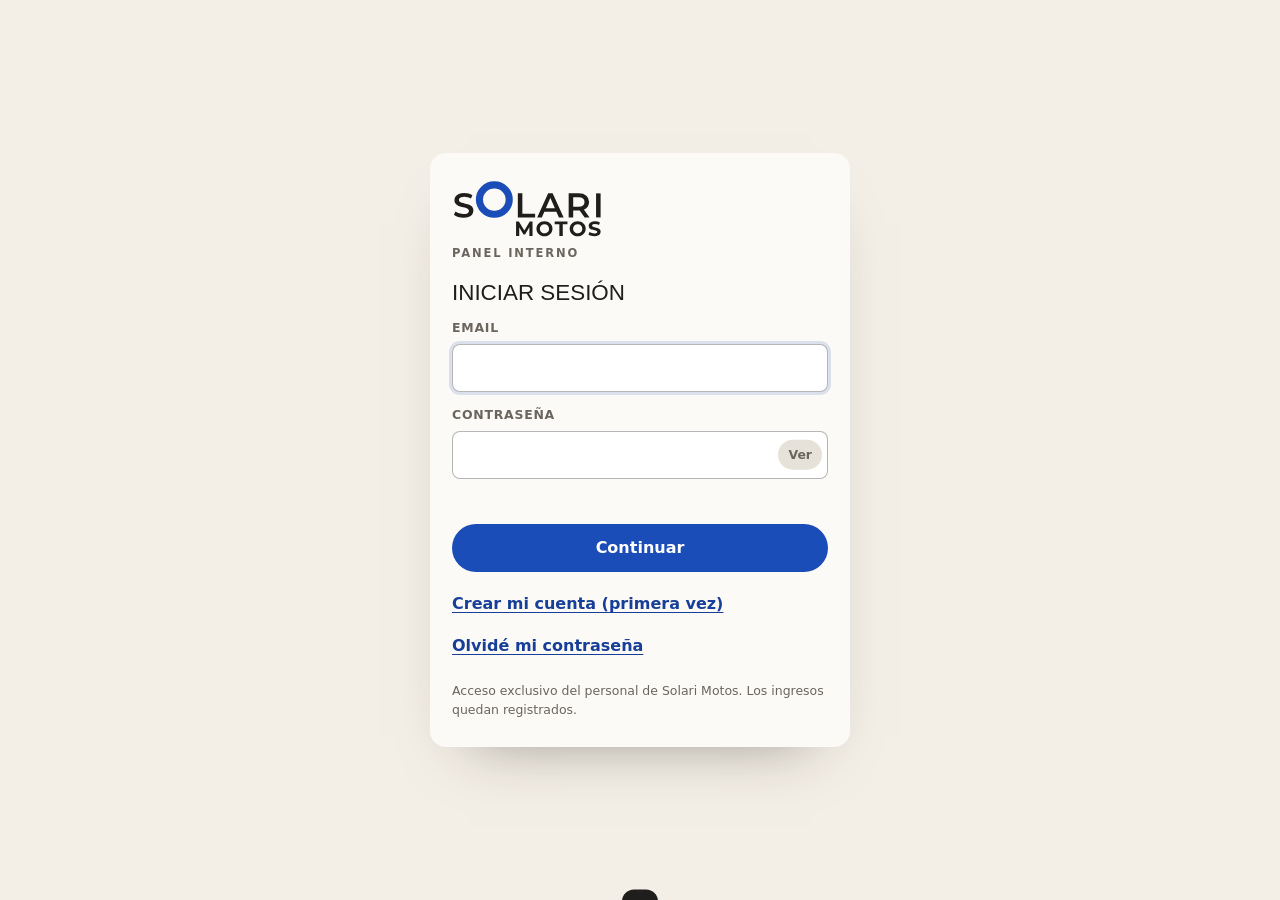
==== admin/index.html @ bd49225b "Panel de administración con login seguro y catálogo en Supabase - Supabase: esquema con RLS forzado," ====
<!doctype html>
<html lang="es-AR">
<head>
  <meta charset="utf-8">
  <meta name="viewport" content="width=device-width, initial-scale=1, viewport-fit=cover">
  <meta name="robots" content="noindex, nofollow, noarchive">
  <meta name="referrer" content="no-referrer">
  <meta http-equiv="Content-Security-Policy" content="default-src 'self'; script-src 'self'; style-src 'self' https://fonts.googleapis.com; font-src https://fonts.gstatic.com; img-src 'self' data: blob: https://fscriiqeyobkvujlgmjw.supabase.co https://www.solarimotos.com.ar; connect-src 'self' https://fscriiqeyobkvujlgmjw.supabase.co wss://fscriiqeyobkvujlgmjw.supabase.co; base-uri 'none'; form-action 'self'; object-src 'none'">
  <title>Panel · Solari Motos</title>
  <link rel="icon" href="favicon.svg" type="image/svg+xml">
  <link rel="preconnect" href="https://fscriiqeyobkvujlgmjw.supabase.co" crossorigin>
  <link href="https://fonts.googleapis.com/css2?family=Dela+Gothic+One&family=Instrument+Sans:wght@400;500;600;700&display=swap" rel="stylesheet">
  <link rel="stylesheet" href="admin.css">
</head>
<body>
  <noscript><p class="noscript">El panel necesita JavaScript activado.</p></noscript>

  <!-- ===== Acceso ===== -->
  <main class="auth" data-view="auth" hidden>
    <div class="auth__card">
      <img class="auth__logo" src="logo.svg" alt="Solari Motos" width="180" height="69">
      <p class="auth__tag">Panel interno</p>

      <!-- Paso 1: email y contraseña -->
      <form class="form" data-step="login" novalidate>
        <h1>Iniciar sesión</h1>
        <label>Email
          <input type="email" name="email" autocomplete="username" required maxlength="120">
        </label>
        <label>Contraseña
          <span class="pass">
            <input type="password" name="password" autocomplete="current-password" required minlength="12" maxlength="128">
            <button type="button" class="pass__toggle" data-toggle-pass aria-label="Mostrar contraseña">Ver</button>
          </span>
        </label>
        <p class="msg" data-msg role="alert"></p>
        <button class="btn btn--primary" type="submit">Continuar</button>
        <div class="auth__links">
          <button type="button" class="link" data-go="signup">Crear mi cuenta (primera vez)</button>
          <button type="button" class="link" data-go="forgot">Olvidé mi contraseña</button>
        </div>
      </form>

      <!-- Alta de cuenta (solo emails autorizados en la base) -->
      <form class="form" data-step="signup" novalidate hidden>
        <h1>Crear cuenta</h1>
        <p class="hint">Solo funciona con un email autorizado por el dueño. Te vamos a enviar un link para confirmarlo.</p>
        <label>Email
          <input type="email" name="email" autocomplete="username" required maxlength="120">
        </label>
        <label>Contraseña nueva
          <span class="pass">
            <input type="password" name="password" autocomplete="new-password" required minlength="12" maxlength="128" data-strength-input>
            <button type="button" class="pass__toggle" data-toggle-pass aria-label="Mostrar contraseña">Ver</button>
          </span>
        </label>
        <div class="strength" data-strength><span></span></div>
        <ul class="rules" data-rules>
          <li data-rule="len">12 caracteres o más</li>
          <li data-rule="upper">Una mayúscula</li>
          <li data-rule="lower">Una minúscula</li>
          <li data-rule="digit">Un número</li>
          <li data-rule="symbol">Un símbolo</li>
        </ul>
        <label>Repetir contraseña
          <input type="password" name="password2" autocomplete="new-password" required maxlength="128">
        </label>
        <p class="msg" data-msg role="alert"></p>
        <button class="btn btn--primary" type="submit">Crear cuenta</button>
        <button type="button" class="link" data-go="login">Volver</button>
      </form>

      <!-- Recuperar contraseña -->
      <form class="form" data-step="forgot" novalidate hidden>
        <h1>Recuperar acceso</h1>
        <p class="hint">Te enviamos un link para crear una contraseña nueva. Abrilo en este mismo navegador.</p>
        <label>Email
          <input type="email" name="email" autocomplete="username" required maxlength="120">
        </label>
        <p class="msg" data-msg role="alert"></p>
        <button class="btn btn--primary" type="submit">Enviar link</button>
        <button type="button" class="link" data-go="login">Volver</button>
      </form>

      <!-- Contraseña nueva (después del link de recuperación) -->
      <form class="form" data-step="newpass" novalidate hidden>
        <h1>Contraseña nueva</h1>
        <label>Contraseña nueva
          <span class="pass">
            <input type="password" name="password" autocomplete="new-password" required minlength="12" maxlength="128" data-strength-input>
            <button type="button" class="pass__toggle" data-toggle-pass aria-label="Mostrar contraseña">Ver</button>
          </span>
        </label>
        <div class="strength" data-strength><span></span></div>
        <label>Repetir contraseña
          <input type="password" name="password2" autocomplete="new-password" required maxlength="128">
        </label>
        <p class="msg" data-msg role="alert"></p>
        <button class="btn btn--primary" type="submit">Guardar contraseña</button>
      </form>

      <!-- Paso 2a: vincular app autenticadora (primera vez) -->
      <form class="form" data-step="enroll" novalidate hidden>
        <h1>Activá el doble factor</h1>
        <p class="hint">Es obligatorio. Escaneá el código con Google Authenticator, Microsoft Authenticator o Authy y escribí el número de 6 dígitos.</p>
        <div class="qr"><img data-qr alt="Código QR para la app autenticadora" width="200" height="200"></div>
        <details class="secret">
          <summary>No puedo escanear el código</summary>
          <p>Cargá esta clave a mano en la app: <code data-secret></code></p>
        </details>
        <label>Código de 6 dígitos
          <input name="code" inputmode="numeric" autocomplete="one-time-code" pattern="[0-9]{6}" maxlength="6" required class="otp">
        </label>
        <p class="msg" data-msg role="alert"></p>
        <button class="btn btn--primary" type="submit">Verificar y activar</button>
        <button type="button" class="link" data-logout>Cancelar y salir</button>
      </form>

      <!-- Paso 2b: código del autenticador -->
      <form class="form" data-step="mfa" novalidate hidden>
        <h1>Verificación</h1>
        <p class="hint">Escribí el código de 6 dígitos de tu app autenticadora.</p>
        <label>Código
          <input name="code" inputmode="numeric" autocomplete="one-time-code" pattern="[0-9]{6}" maxlength="6" required class="otp">
        </label>
        <p class="msg" data-msg role="alert"></p>
        <button class="btn btn--primary" type="submit">Entrar</button>
        <button type="button" class="link" data-logout>Salir</button>
      </form>

      <p class="auth__foot">Acceso exclusivo del personal de Solari Motos. Los ingresos quedan registrados.</p>
    </div>
  </main>

  <!-- ===== Panel ===== -->
  <div class="app" data-view="app" hidden>
    <header class="bar">
      <img class="bar__logo" src="logo.svg" alt="Solari Motos" width="120" height="46">
      <nav class="tabs" aria-label="Secciones">
        <button type="button" data-tab="motos" aria-current="page">Motos</button>
        <button type="button" data-tab="cascos">Cascos</button>
        <button type="button" data-tab="promos">Promociones</button>
        <button type="button" data-tab="sitio">Datos del local</button>
        <button type="button" data-tab="actividad">Actividad</button>
      </nav>
      <div class="bar__end">
        <a class="link" data-site-link target="_blank" rel="noopener">Ver web</a>
        <span class="bar__user" data-user></span>
        <button type="button" class="btn btn--ghost btn--sm" data-logout>Salir</button>
      </div>
    </header>
    <main class="content" data-content aria-live="polite"></main>
  </div>

  <!-- Editor lateral -->
  <div class="drawer" data-drawer hidden>
    <div class="drawer__backdrop" data-close></div>
    <section class="drawer__panel" role="dialog" aria-modal="true" aria-labelledby="drawer-title">
      <header class="drawer__head">
        <h2 id="drawer-title" data-drawer-title></h2>
        <button type="button" class="icon-btn" data-close aria-label="Cerrar">✕</button>
      </header>
      <div class="drawer__body" data-drawer-body></div>
      <footer class="drawer__foot" data-drawer-foot></footer>
    </section>
  </div>

  <div class="toast" data-toast role="status" aria-live="polite"></div>
  <div class="loading" data-loading><span></span></div>

  <script src="vendor/supabase.js" integrity="sha384-TcHRA3zBbn+Lexh5n+Oil4guNPOS3rjNDpGRAN46u/s/mB2IZ50ceC6TYDU2yvgK"></script>
  <script src="config.js"></script>
  <script src="admin.js"></script>
</body>
</html>
---- admin/admin.css ----
/* Panel de administración · Solari Motos (mobile-first) */
:root {
  --white: #fcfaf6; --ivory: #f4efe6; --stone: #e7e2d9; --stone-2: #d8d1c5;
  --graphite: #1f1e1c; --muted: #6a655d; --line: rgba(31,30,28,.14); --line-strong: rgba(31,30,28,.32);
  --accent: #1b4db8; --accent-ink: #173f99; --ok: #2d7f4a; --warn: #b26a00; --danger: #b3261e;
  --f-display: 'Dela Gothic One', 'Arial Black', sans-serif;
  --f-sans: 'Instrument Sans', system-ui, -apple-system, 'Segoe UI', sans-serif;
  --r: 8px; --gutter: 16px;
}
*, *::before, *::after { box-sizing: border-box; }
html { -webkit-text-size-adjust: 100%; }
body { margin: 0; background: var(--ivory); color: var(--graphite); font-family: var(--f-sans); font-size: 16px; line-height: 1.5; -webkit-font-smoothing: antialiased; }
[hidden] { display: none !important; }
img { max-width: 100%; display: block; }
button, input, select, textarea { font: inherit; color: inherit; }
button { cursor: pointer; }
:focus-visible { outline: 2px solid var(--accent); outline-offset: 2px; }
h1, h2, h3 { margin: 0; font-family: var(--f-display); font-weight: 400; text-transform: uppercase; line-height: 1.1; }
.noscript { padding: 20px; text-align: center; }

/* Botones */
.btn { display: inline-flex; align-items: center; justify-content: center; gap: 8px; min-height: 48px; padding: 10px 20px; border-radius: 999px; border: 0; font-weight: 600; transition: background-color .2s, opacity .2s; }
.btn--primary { background: var(--accent); color: #fff; }
.btn--primary:hover { background: var(--accent-ink); }
.btn--dark { background: var(--graphite); color: #fff; }
.btn--ghost { background: transparent; box-shadow: inset 0 0 0 1px var(--line-strong); }
.btn--danger { background: var(--danger); color: #fff; }
.btn--sm { min-height: 38px; padding: 6px 14px; font-size: .9rem; }
.btn:disabled { opacity: .5; cursor: progress; }
.link { background: none; border: 0; padding: 6px 0; color: var(--accent-ink); font-weight: 600; text-decoration: underline; text-underline-offset: 3px; }
.icon-btn { width: 40px; height: 40px; border-radius: 50%; border: 0; background: var(--stone); font-size: 1rem; }

/* Acceso */
.auth { min-height: 100svh; display: grid; place-items: center; padding: 24px var(--gutter); }
.auth__card { width: 100%; max-width: 420px; background: var(--white); border-radius: 16px; padding: 28px 22px; box-shadow: 0 30px 60px -40px rgba(31,30,28,.5); display: grid; gap: 18px; }
.auth__logo { width: 150px; height: auto; }
.auth__tag { margin: -10px 0 0; font-size: .72rem; font-weight: 600; letter-spacing: .16em; text-transform: uppercase; color: var(--muted); }
.auth__links { display: flex; flex-wrap: wrap; justify-content: space-between; gap: 6px; }
.auth__foot { margin: 0; font-size: .78rem; color: var(--muted); }
.form { display: grid; gap: 14px; }
.form h1 { font-size: 1.4rem; }
.form label, .field { display: grid; gap: 6px; font-size: .78rem; font-weight: 600; letter-spacing: .06em; text-transform: uppercase; color: var(--muted); }
.form label > input, .field input, .field select, .field textarea, .pass input {
  width: 100%; min-height: 48px; padding: 10px 14px; border-radius: var(--r);
  border: 1px solid var(--line-strong); background: #fff; color: var(--graphite);
  font-size: 1rem; letter-spacing: normal; text-transform: none; font-weight: 500;
}
.field textarea { min-height: 90px; resize: vertical; }
input:focus, select:focus, textarea:focus { outline: none; border-color: var(--accent); box-shadow: 0 0 0 3px rgba(27,77,184,.15); }
.pass { position: relative; display: block; }
.pass input { padding-right: 64px; }
.pass__toggle { position: absolute; right: 6px; top: 50%; transform: translateY(-50%); border: 0; background: var(--stone); border-radius: 999px; padding: 6px 10px; font-size: .78rem; font-weight: 600; text-transform: none; letter-spacing: 0; }
.otp { font-family: var(--f-display); font-size: 1.6rem !important; letter-spacing: .4em !important; text-align: center; }
.hint { margin: 0; font-size: .92rem; color: var(--muted); }
.msg { margin: 0; min-height: 1.2em; font-size: .9rem; color: var(--danger); }
.msg.is-ok { color: var(--ok); }
.strength { height: 6px; border-radius: 6px; background: var(--stone); overflow: hidden; }
.strength span { display: block; height: 100%; width: 0; background: var(--danger); transition: width .3s, background-color .3s; }
.rules { margin: 0; padding: 0; list-style: none; display: flex; flex-wrap: wrap; gap: 6px; }
.rules li { font-size: .78rem; padding: 3px 9px; border-radius: 999px; background: var(--stone); color: var(--muted); }
.rules li.ok { background: rgba(45,127,74,.14); color: var(--ok); }
.qr { display: grid; place-items: center; padding: 12px; background: #fff; border-radius: var(--r); border: 1px solid var(--line); }
.secret code { word-break: break-all; font-size: .9rem; }

/* App */
.bar { position: sticky; top: 0; z-index: 20; display: grid; grid-template-columns: auto 1fr; gap: 8px 12px; align-items: center; padding: 10px var(--gutter); background: rgba(252,250,246,.95); backdrop-filter: blur(10px); border-bottom: 1px solid var(--line); }
.bar__logo { width: 96px; height: auto; }
.bar__end { justify-self: end; display: flex; align-items: center; gap: 10px; }
.bar__user { display: none; font-size: .82rem; color: var(--muted); }
.tabs { grid-column: 1 / -1; display: flex; gap: 4px; overflow-x: auto; scrollbar-width: none; }
.tabs button { flex: none; min-height: 40px; padding: 8px 14px; border-radius: 999px; border: 0; background: transparent; font-weight: 600; color: var(--muted); }
.tabs button[aria-current="page"] { background: var(--graphite); color: #fff; }
.content { padding: 20px var(--gutter) 100px; max-width: 1200px; margin: 0 auto; display: grid; gap: 16px; }
.head { display: flex; flex-wrap: wrap; align-items: center; justify-content: space-between; gap: 12px; }
.head h1 { font-size: 1.5rem; }
.search { width: 100%; min-height: 44px; padding: 8px 14px; border-radius: 999px; border: 1px solid var(--line-strong); background: #fff; }

.list { display: grid; gap: 10px; }
.item { display: grid; grid-template-columns: 72px 1fr; gap: 12px; align-items: center; padding: 10px; background: var(--white); border-radius: 12px; border: 1px solid var(--line); }
.item__img { width: 72px; height: 56px; border-radius: 6px; object-fit: contain; background: #fff; }
.item__title { font-weight: 700; line-height: 1.2; }
.item__meta { font-size: .85rem; color: var(--muted); }
.item__actions { grid-column: 1 / -1; display: flex; flex-wrap: wrap; gap: 6px; }
.badge { display: inline-block; padding: 2px 8px; border-radius: 999px; font-size: .72rem; font-weight: 700; background: var(--stone); }
.badge--off { background: #fdecea; color: var(--danger); }
.badge--ok { background: rgba(45,127,74,.14); color: var(--ok); }

/* Editor lateral */
.drawer { position: fixed; inset: 0; z-index: 50; }
.drawer__backdrop { position: absolute; inset: 0; background: rgba(31,30,28,.5); }
.drawer__panel { position: absolute; inset: 0; background: var(--white); display: grid; grid-template-rows: auto 1fr auto; }
.drawer__head { display: flex; align-items: center; justify-content: space-between; gap: 12px; padding: 14px var(--gutter); border-bottom: 1px solid var(--line); }
.drawer__head h2 { font-size: 1.15rem; }
.drawer__body { overflow-y: auto; padding: 18px var(--gutter) 30px; display: grid; gap: 16px; align-content: start; }
.drawer__foot { display: flex; flex-wrap: wrap; gap: 8px; justify-content: space-between; padding: 12px var(--gutter) max(12px, env(safe-area-inset-bottom)); border-top: 1px solid var(--line); background: var(--white); }
.grid2 { display: grid; gap: 12px; }
fieldset { margin: 0; padding: 14px; border: 1px solid var(--line); border-radius: 12px; display: grid; gap: 12px; }
legend { padding: 0 6px; font-family: var(--f-display); font-size: .9rem; text-transform: uppercase; }
.check { display: flex !important; align-items: center; gap: 10px; text-transform: none !important; letter-spacing: 0 !important; font-size: .95rem !important; color: var(--graphite) !important; }
.check input { width: 22px; height: 22px; min-height: 0; }

.imgs { display: grid; grid-template-columns: repeat(auto-fill, minmax(140px, 1fr)); gap: 10px; }
.imgc { background: #fff; border: 1px solid var(--line); border-radius: 10px; overflow: hidden; display: grid; }
.imgc img { width: 100%; aspect-ratio: 4 / 3; object-fit: contain; background: #fff; }
.imgc img.cubrir { object-fit: cover; }
.imgc__ctl { display: flex; flex-wrap: wrap; gap: 4px; padding: 6px; }
.imgc__ctl button { flex: 1; min-width: 34px; min-height: 34px; border: 0; border-radius: 6px; background: var(--stone); font-size: .8rem; font-weight: 600; }
.imgc__tag { font-size: .7rem; padding: 0 8px 6px; color: var(--muted); }
.upload { display: grid; place-items: center; min-height: 110px; border: 2px dashed var(--line-strong); border-radius: 10px; text-align: center; padding: 10px; font-weight: 600; color: var(--muted); cursor: pointer; }
.upload input { position: absolute; width: 1px; height: 1px; opacity: 0; }

.ficha-group { border: 1px solid var(--line); border-radius: 10px; padding: 10px; display: grid; gap: 8px; }
.ficha-row { display: grid; grid-template-columns: 1fr 1.4fr auto; gap: 6px; }
.ficha-row input, .ficha-group__name { min-height: 40px !important; padding: 6px 10px !important; font-size: .92rem !important; border-radius: 6px; border: 1px solid var(--line-strong); }
.ficha-row button, .mini { border: 0; border-radius: 6px; background: var(--stone); padding: 0 10px; min-height: 40px; font-weight: 700; }

.log { display: grid; gap: 8px; }
.log__row { padding: 10px 12px; background: var(--white); border: 1px solid var(--line); border-radius: 10px; font-size: .9rem; }
.log__row b { font-weight: 700; }
.log__row small { color: var(--muted); display: block; }

.toast { position: fixed; left: 50%; bottom: 20px; transform: translate(-50%, 140%); z-index: 80; max-width: calc(100% - 32px); padding: 12px 18px; border-radius: 999px; background: var(--graphite); color: #fff; font-weight: 600; transition: transform .35s; }
.toast.is-on { transform: translate(-50%, 0); }
.toast.is-error { background: var(--danger); }
.loading { position: fixed; left: 0; right: 0; top: 0; height: 3px; z-index: 90; opacity: 0; transition: opacity .2s; overflow: hidden; }
.loading.is-on { opacity: 1; }
.loading span { display: block; width: 40%; height: 100%; background: var(--accent); animation: load 1s linear infinite; }
@keyframes load { from { transform: translateX(-100%); } to { transform: translateX(260%); } }

@media (min-width: 760px) {
  :root { --gutter: 28px; }
  .bar { grid-template-columns: auto 1fr auto; }
  .tabs { grid-column: auto; justify-content: center; }
  .bar__user { display: inline; }
  .item { grid-template-columns: 96px 1fr auto; }
  .item__img { width: 96px; height: 72px; }
  .item__actions { grid-column: auto; }
  .drawer__panel { left: auto; width: min(760px, 100%); box-shadow: -30px 0 60px -30px rgba(0,0,0,.4); }
  .grid2 { grid-template-columns: 1fr 1fr; }
}
@media (prefers-reduced-motion: reduce) { * { transition: none !important; animation: none !important; } }
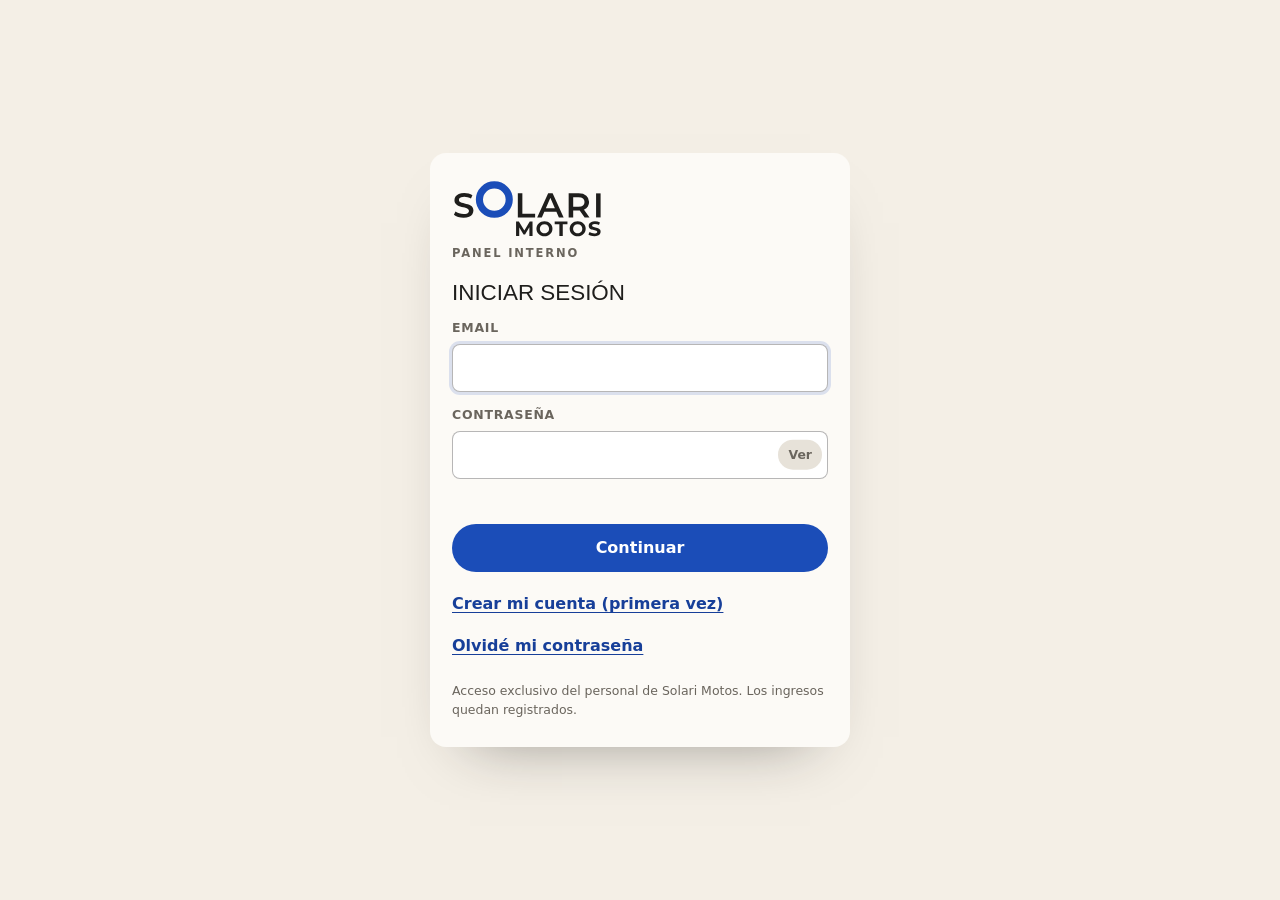
==== commit 5ae669f1: "Panel: clientes, planes de cuotas, pagos y recordatorios por WhatsApp - Tablas clientes, planes, cuo" ====
--- a/admin/index.html
+++ b/admin/index.html
@@ -5,7 +5,7 @@
   <meta name="viewport" content="width=device-width, initial-scale=1, viewport-fit=cover">
   <meta name="robots" content="noindex, nofollow, noarchive">
   <meta name="referrer" content="no-referrer">
-  <meta http-equiv="Content-Security-Policy" content="default-src 'self'; script-src 'self'; style-src 'self' https://fonts.googleapis.com; font-src https://fonts.gstatic.com; img-src 'self' data: blob: https://fscriiqeyobkvujlgmjw.supabase.co https://www.solarimotos.com.ar; connect-src 'self' https://fscriiqeyobkvujlgmjw.supabase.co wss://fscriiqeyobkvujlgmjw.supabase.co; base-uri 'none'; form-action 'self'; object-src 'none'">
+  <meta http-equiv="Content-Security-Policy" content="default-src 'self'; script-src 'self'; style-src 'self' https://fonts.googleapis.com; font-src https://fonts.gstatic.com; img-src 'self' data: blob: https://fscriiqeyobkvujlgmjw.supabase.co https://ramiroperichon.github.io https://www.solarimotos.com.ar; connect-src 'self' https://fscriiqeyobkvujlgmjw.supabase.co wss://fscriiqeyobkvujlgmjw.supabase.co; base-uri 'none'; form-action 'self'; object-src 'none'">
   <title>Panel · Solari Motos</title>
   <link rel="icon" href="favicon.svg" type="image/svg+xml">
   <link rel="preconnect" href="https://fscriiqeyobkvujlgmjw.supabase.co" crossorigin>
@@ -137,7 +137,8 @@
     <header class="bar">
       <img class="bar__logo" src="logo.svg" alt="Solari Motos" width="120" height="46">
       <nav class="tabs" aria-label="Secciones">
-        <button type="button" data-tab="motos" aria-current="page">Motos</button>
+        <button type="button" data-tab="clientes" aria-current="page">Clientes</button>
+        <button type="button" data-tab="motos">Motos</button>
         <button type="button" data-tab="cascos">Cascos</button>
         <button type="button" data-tab="promos">Promociones</button>
         <button type="button" data-tab="sitio">Datos del local</button>
@@ -155,7 +156,7 @@
   <!-- Editor lateral -->
   <div class="drawer" data-drawer hidden>
     <div class="drawer__backdrop" data-close></div>
-    <section class="drawer__panel" role="dialog" aria-modal="true" aria-labelledby="drawer-title">
+    <section class="drawer__panel" tabindex="-1" role="dialog" aria-modal="true" aria-labelledby="drawer-title">
       <header class="drawer__head">
         <h2 id="drawer-title" data-drawer-title></h2>
         <button type="button" class="icon-btn" data-close aria-label="Cerrar">✕</button>
@@ -170,6 +171,7 @@
 
   <script src="vendor/supabase.js" integrity="sha384-TcHRA3zBbn+Lexh5n+Oil4guNPOS3rjNDpGRAN46u/s/mB2IZ50ceC6TYDU2yvgK"></script>
   <script src="config.js"></script>
+  <script src="clientes.js"></script>
   <script src="admin.js"></script>
 </body>
 </html>
--- a/admin/admin.css
+++ b/admin/admin.css
@@ -9,6 +9,7 @@
 }
 *, *::before, *::after { box-sizing: border-box; }
 html { -webkit-text-size-adjust: 100%; }
+html:not(.ok-frame) body { visibility: hidden; }
 body { margin: 0; background: var(--ivory); color: var(--graphite); font-family: var(--f-sans); font-size: 16px; line-height: 1.5; -webkit-font-smoothing: antialiased; }
 [hidden] { display: none !important; }
 img { max-width: 100%; display: block; }
@@ -119,7 +120,7 @@
 .log__row b { font-weight: 700; }
 .log__row small { color: var(--muted); display: block; }
 
-.toast { position: fixed; left: 50%; bottom: 20px; transform: translate(-50%, 140%); z-index: 80; max-width: calc(100% - 32px); padding: 12px 18px; border-radius: 999px; background: var(--graphite); color: #fff; font-weight: 600; transition: transform .35s; }
+.toast { position: fixed; left: 50%; top: max(12px, env(safe-area-inset-top)); transform: translate(-50%, -180%); z-index: 80; max-width: calc(100% - 32px); padding: 12px 18px; border-radius: 999px; background: var(--graphite); color: #fff; font-weight: 600; transition: transform .35s; }
 .toast.is-on { transform: translate(-50%, 0); }
 .toast.is-error { background: var(--danger); }
 .loading { position: fixed; left: 0; right: 0; top: 0; height: 3px; z-index: 90; opacity: 0; transition: opacity .2s; overflow: hidden; }
@@ -139,3 +140,99 @@
   .grid2 { grid-template-columns: 1fr 1fr; }
 }
 @media (prefers-reduced-motion: reduce) { * { transition: none !important; animation: none !important; } }
+
+/* ===== Clientes y cuotas ===== */
+:root { --wa: #1f7a4d; --wa-ink: #17603c; }
+.drawer__panel:focus { outline: none; }
+.btn--wa { background: var(--wa); color: #fff; }
+.btn--wa:hover { background: var(--wa-ink); }
+.btn:disabled { opacity: .45; cursor: not-allowed; }
+.badge--warn { background: #fff1d6; color: var(--warn); }
+.txt-danger { color: var(--danger); }
+.link--sm { font-size: .8rem; text-transform: none; letter-spacing: 0; justify-self: start; }
+.head__btns { display: flex; flex-wrap: wrap; gap: 6px; }
+.tabs button { position: relative; }
+.tab-alerta { display: inline-grid; place-items: center; min-width: 20px; height: 20px; margin-left: 6px; padding: 0 6px; border-radius: 999px; background: var(--danger); color: #fff; font-size: .72rem; font-weight: 700; vertical-align: 1px; }
+
+.kpis { display: grid; grid-template-columns: 1fr 1fr; gap: 8px; }
+.kpi { display: grid; gap: 2px; text-align: left; padding: 12px 14px; border-radius: 12px; border: 1px solid var(--line); background: var(--white); }
+.kpi span { font-size: .72rem; font-weight: 600; letter-spacing: .06em; text-transform: uppercase; color: var(--muted); }
+.kpi b { font-family: var(--f-display); font-weight: 400; font-size: 1.35rem; line-height: 1.2; overflow-wrap: anywhere; }
+.kpi small { font-size: .8rem; color: var(--muted); }
+button.kpi { cursor: pointer; }
+.kpi--danger { border-color: rgba(179,38,30,.35); }
+.kpi--danger b { color: var(--danger); }
+.kpi--warn { border-color: rgba(178,106,0,.35); }
+.kpi--warn b { color: var(--warn); }
+
+.filtros { display: grid; gap: 10px; }
+.chips { display: flex; gap: 6px; overflow-x: auto; scrollbar-width: none; padding-bottom: 2px; }
+.chip { flex: none; min-height: 38px; padding: 6px 12px; border-radius: 999px; border: 1px solid var(--line-strong); background: var(--white); font-size: .86rem; font-weight: 600; }
+.chip span { color: var(--muted); font-weight: 500; }
+.chip.is-on { background: var(--graphite); border-color: var(--graphite); color: #fff; }
+.chip.is-on span { color: rgba(255,255,255,.7); }
+.filtros__row { display: flex; flex-wrap: wrap; gap: 8px; align-items: center; }
+.filtros__row select { min-height: 42px; padding: 6px 12px; border-radius: 999px; border: 1px solid var(--line-strong); background: #fff; flex: 1 1 160px; }
+.check--sm { font-size: .88rem !important; }
+.check--sm input { width: 20px; height: 20px; }
+.selbar { padding: 0 4px; }
+
+.item--cli { grid-template-columns: 28px 1fr; align-items: start; }
+.item--cli.is-vencida { border-color: rgba(179,38,30,.35); box-shadow: inset 3px 0 0 var(--danger); }
+.item__sel { padding-top: 2px; }
+.item__sel input { width: 22px; height: 22px; }
+.item__body { display: grid; gap: 4px; min-width: 0; }
+.item__title .badge { margin-left: 4px; vertical-align: 2px; }
+.avance, .cola__barra { height: 6px; border-radius: 6px; background: var(--stone); overflow: hidden; }
+.avance span, .cola__barra span { display: block; height: 100%; width: 0; background: var(--ok); border-radius: 6px; }
+.cola__barra span { background: var(--wa); }
+.avisado { color: var(--wa-ink); font-weight: 600; }
+.vacio { padding: 24px 18px; border: 2px dashed var(--line-strong); border-radius: 12px; text-align: center; display: grid; gap: 6px; }
+
+.bulk { position: fixed; left: 50%; bottom: max(14px, env(safe-area-inset-bottom)); transform: translateX(-50%); z-index: 40; width: min(560px, calc(100% - 24px));
+  display: flex; flex-wrap: wrap; align-items: center; justify-content: space-between; gap: 6px 12px; padding: 10px 12px 10px 18px; border-radius: 18px; background: var(--graphite); color: #fff; box-shadow: 0 20px 40px -20px rgba(0,0,0,.6); }
+.bulk .link { color: #fff; font-size: .85rem; }
+.bulk [data-bulk-n] { font-weight: 700; }
+body.con-bulk .content { padding-bottom: 150px; }
+
+/* Ficha */
+.cli-top { display: grid; gap: 8px; padding-bottom: 14px; border-bottom: 1px solid var(--line); }
+.cli-top .badge { margin: 0 4px 4px 0; }
+.cli-top__btns { display: flex; flex-wrap: wrap; gap: 6px; }
+.nota { margin: 0; padding: 8px 12px; border-radius: 8px; background: var(--ivory); font-size: .9rem; }
+.aviso-ok { display: flex; flex-wrap: wrap; align-items: center; gap: 8px; padding: 10px 12px; border-radius: 10px; background: rgba(45,127,74,.12); color: var(--ok); font-weight: 600; }
+.drawer__body h3 { font-size: 1rem; }
+.plan { display: grid; gap: 8px; padding: 14px; border: 1px solid var(--line); border-radius: 12px; background: #fff; }
+.plan__btns { display: flex; flex-wrap: wrap; gap: 6px; }
+.cuotas { display: grid; gap: 6px; }
+.cuota { display: grid; grid-template-columns: 34px 1fr auto; gap: 4px 10px; align-items: center; padding: 8px 10px; border-radius: 10px; border: 1px solid var(--line); background: var(--white); }
+.cuota.is-pagada { background: #fbfaf7; opacity: .85; }
+.cuota.is-vencida { border-color: rgba(179,38,30,.4); background: #fdf3f2; }
+.cuota.is-por_vencer { border-color: rgba(178,106,0,.4); background: #fff9ee; }
+.cuota__n { display: grid; place-items: center; width: 30px; height: 30px; border-radius: 50%; background: var(--stone); font-weight: 700; font-size: .85rem; }
+.cuota__info { font-size: .92rem; line-height: 1.3; min-width: 0; }
+.cuota__info small { display: block; color: var(--muted); font-size: .78rem; }
+.cuota__btns { grid-column: 1 / -1; display: flex; flex-wrap: wrap; gap: 6px; }
+.mini { min-height: 34px !important; font-size: .82rem; }
+.mini--ok { background: var(--accent) !important; color: #fff; }
+.cuota-form { display: grid; gap: 10px; padding: 12px; border-radius: 10px; background: var(--ivory); border: 1px solid var(--line-strong); }
+.cuota-form__btns { display: flex; justify-content: flex-end; align-items: center; gap: 12px; }
+.grid3 { display: grid; gap: 10px; }
+.preview { margin: 0; padding: 10px 12px; border-radius: 10px; background: var(--ivory); font-size: .92rem; }
+.cola { display: grid; gap: 14px; }
+.cola textarea { min-height: 160px; }
+.cola-fin { display: grid; gap: 6px; font-size: 1.05rem; }
+.field code { font-size: .8rem; text-transform: none; letter-spacing: 0; word-break: break-word; }
+
+@media (min-width: 560px) {
+  .grid3 { grid-template-columns: repeat(3, 1fr); }
+  .cuota { grid-template-columns: 34px 1fr auto auto; }
+  .cuota__btns { grid-column: auto; }
+}
+@media (min-width: 760px) {
+  .kpis { grid-template-columns: repeat(4, 1fr); }
+  .item--cli { grid-template-columns: 28px 1fr auto; align-items: center; }
+}
+
+.drawer__body > form[data-form] { display: grid; gap: 14px; }
+.btn--quiet { background: transparent; color: var(--danger); box-shadow: inset 0 0 0 1px rgba(179,38,30,.35); }
